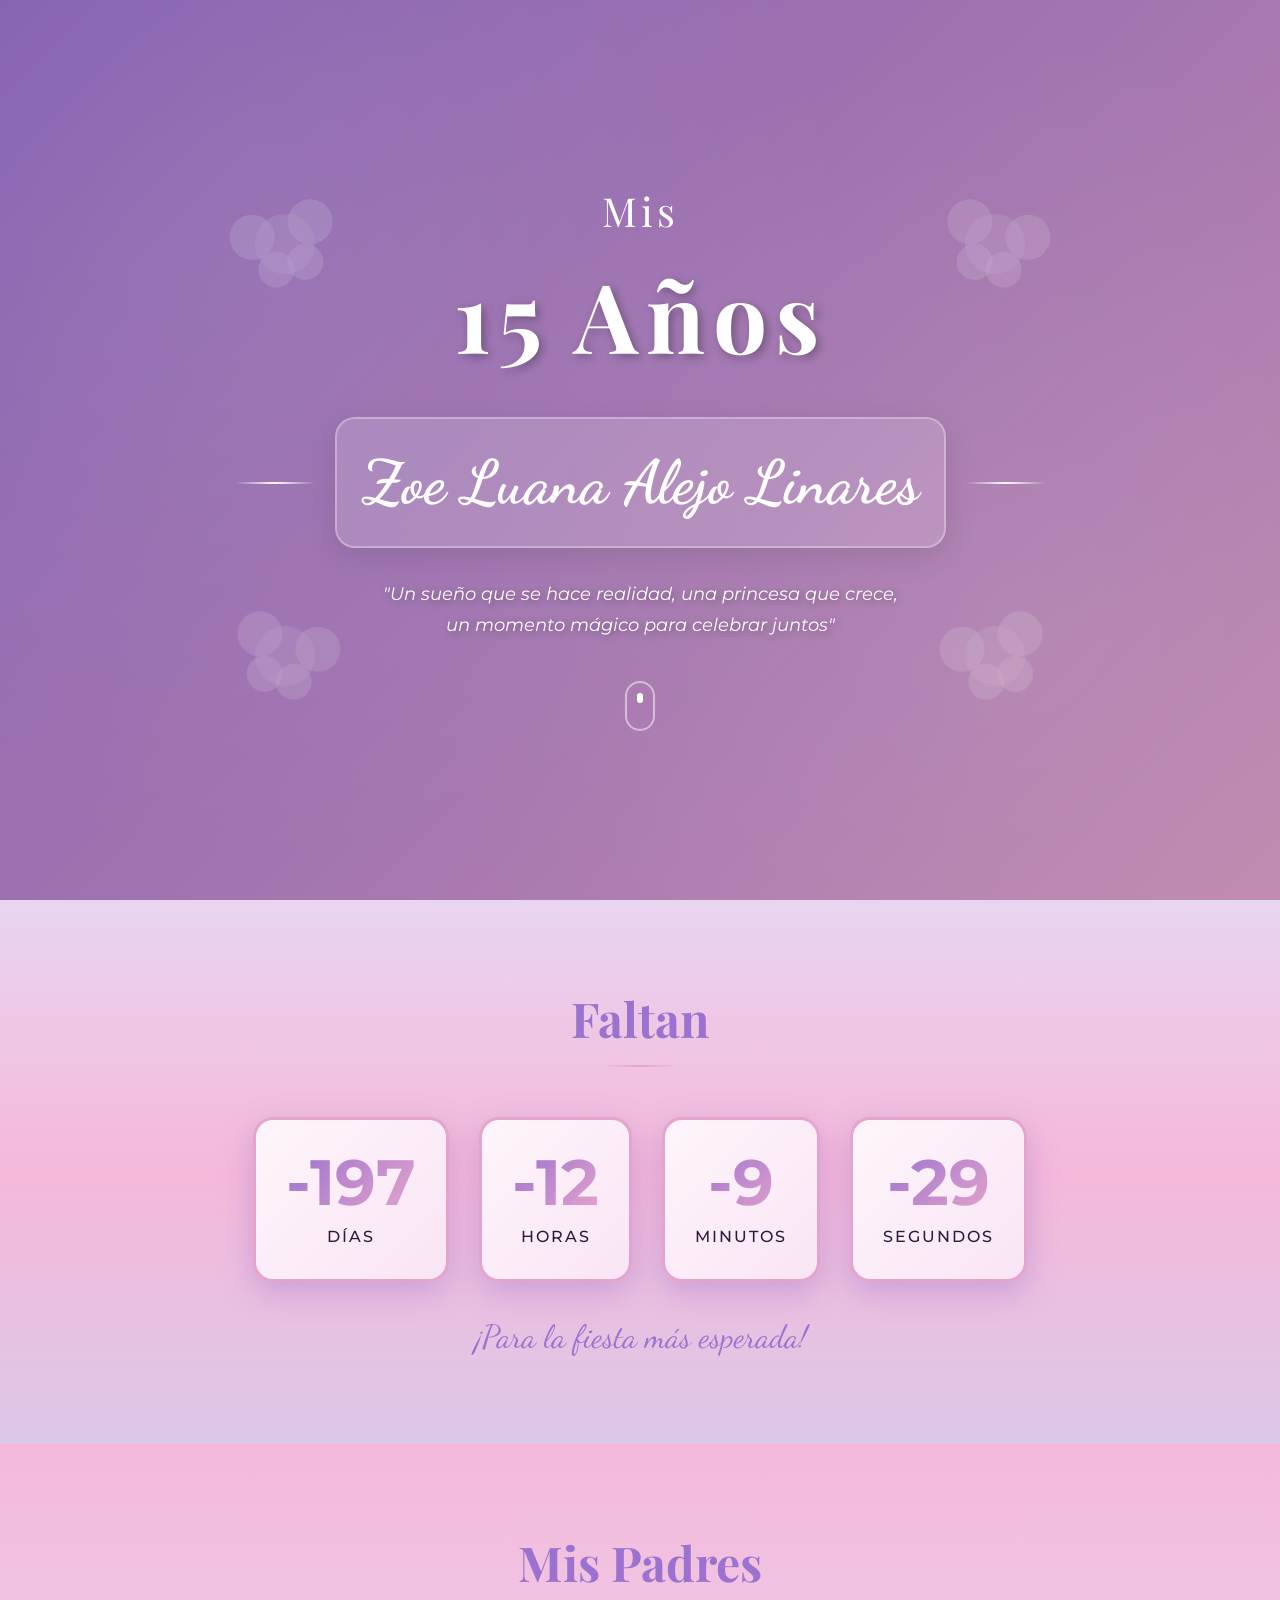
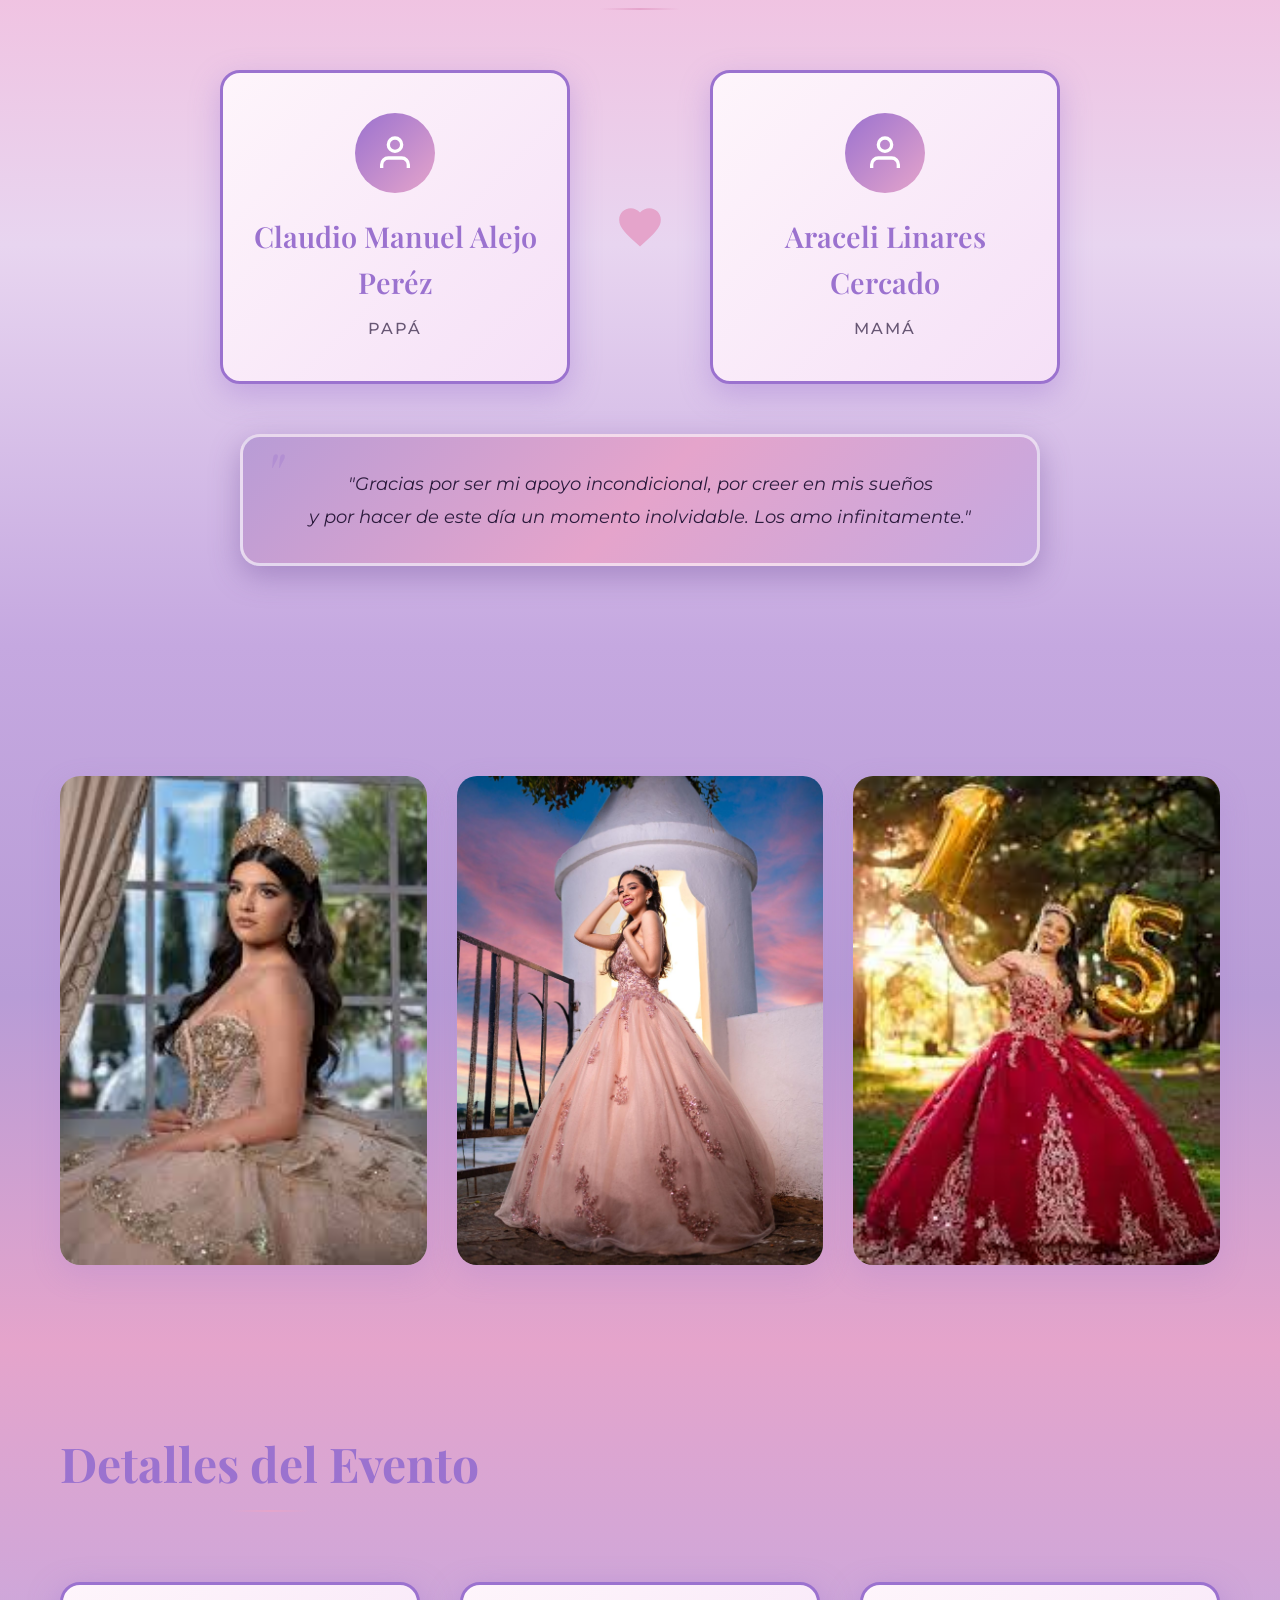
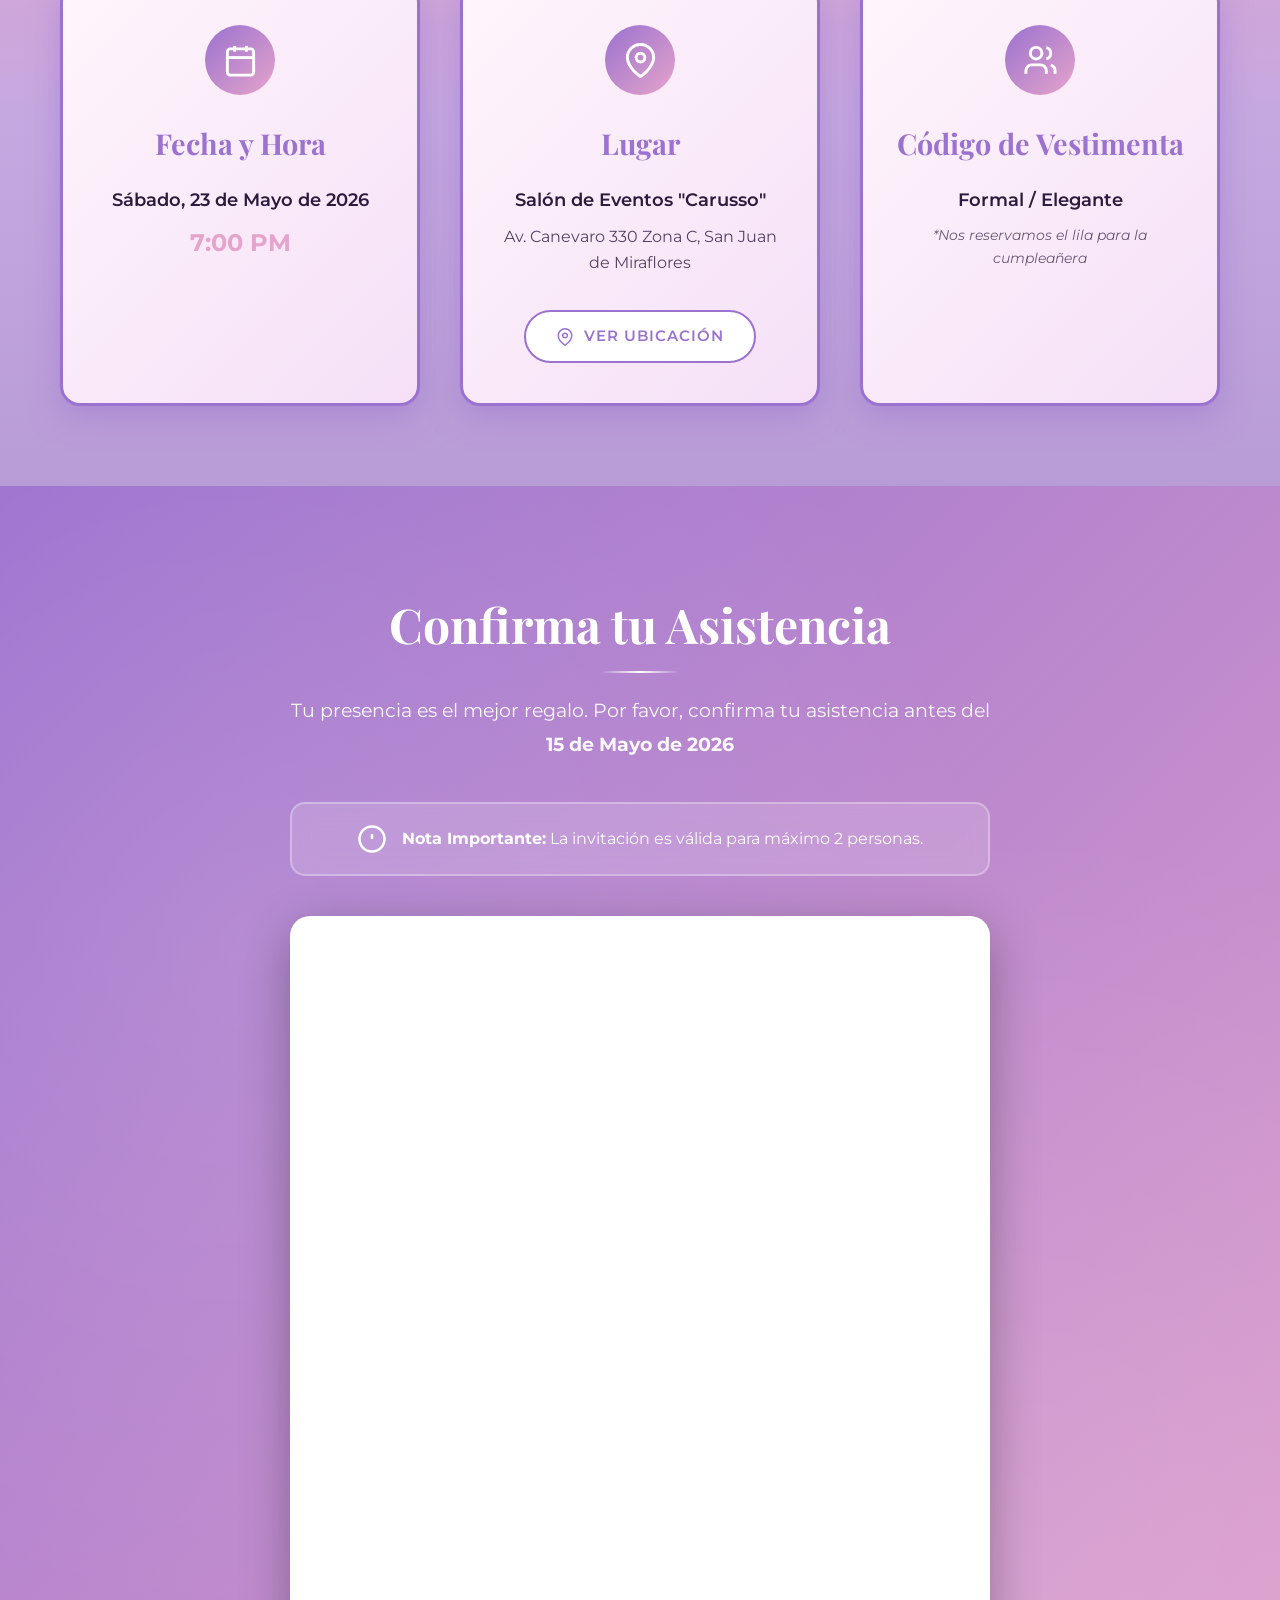
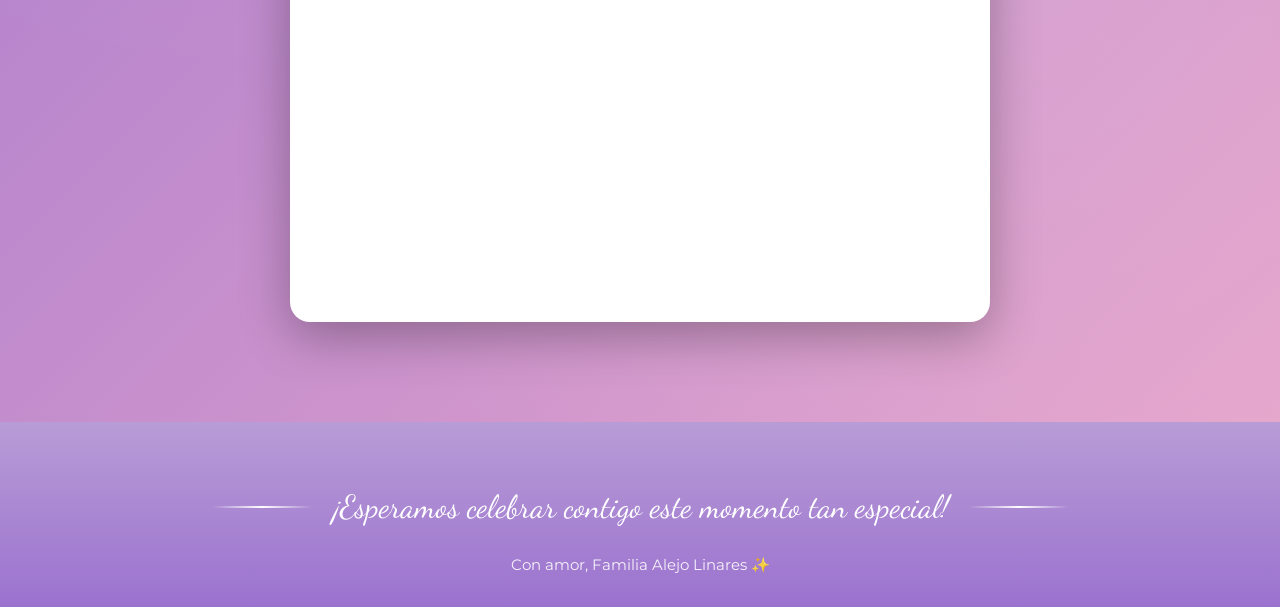
==== index.html @ a6d588ca "Invitación 15 años - Diseño inicial completo" ====
<!DOCTYPE html>
<html lang="es">
<head>
    <meta charset="UTF-8">
    <meta name="viewport" content="width=device-width, initial-scale=1.0">
    <title>Mis 15 Años - Invitación</title>
    <link rel="stylesheet" href="styles.css">
    <link rel="preconnect" href="https://fonts.googleapis.com">
    <link rel="preconnect" href="https://fonts.gstatic.com" crossorigin>
    <link href="https://fonts.googleapis.com/css2?family=Dancing+Script:wght@400;700&family=Montserrat:wght@300;400;500;600;700&family=Playfair+Display:wght@400;700&display=swap" rel="stylesheet">
</head>
<body>
    <!-- Hero Section -->
    <section class="hero" id="inicio">
        <div class="hero-overlay"></div>
        <div class="hero-content">
            <div class="floral-decoration top-left"></div>
            <div class="floral-decoration top-right"></div>
            <div class="hero-text">
                <h2 class="subtitle fade-in">Mis</h2>
                <h1 class="main-title fade-in-delay">15 Años</h1>
                <div class="name-container fade-in-delay-2">
                    <div class="decorative-line"></div>
                    <h3 class="birthday-name">Zoe Luana Alejo Linares</h3>
                    <div class="decorative-line"></div>
                </div>
                <p class="hero-quote fade-in-delay-3">
                    "Un sueño que se hace realidad, una princesa que crece,<br>
                    un momento mágico para celebrar juntos"
                </p>
            </div>
            <div class="floral-decoration bottom-left"></div>
            <div class="floral-decoration bottom-right"></div>
            <div class="scroll-indicator">
                <span></span>
            </div>
        </div>
    </section>

    <!-- Countdown Section -->
    <section class="countdown-section" id="contador">
        <div class="container">
            <h2 class="section-title">Faltan</h2>
            <div class="countdown" id="countdown">
                <div class="countdown-item">
                    <span class="countdown-number" id="days">00</span>
                    <span class="countdown-label">Días</span>
                </div>
                <div class="countdown-item">
                    <span class="countdown-number" id="hours">00</span>
                    <span class="countdown-label">Horas</span>
                </div>
                <div class="countdown-item">
                    <span class="countdown-number" id="minutes">00</span>
                    <span class="countdown-label">Minutos</span>
                </div>
                <div class="countdown-item">
                    <span class="countdown-number" id="seconds">00</span>
                    <span class="countdown-label">Segundos</span>
                </div>
            </div>
            <p class="countdown-message">¡Para la fiesta más esperada!</p>
        </div>
    </section>

    <!-- Parents Section -->
    <section class="parents-section">
        <div class="container">
            <h2 class="section-title">Mis Padres</h2>
            <div class="parents-content">
                <div class="parent-card">
                    <div class="parent-icon">
                        <svg viewBox="0 0 24 24" fill="none" stroke="currentColor" stroke-width="2">
                            <path d="M20 21v-2a4 4 0 0 0-4-4H8a4 4 0 0 0-4 4v2"></path>
                            <circle cx="12" cy="7" r="4"></circle>
                        </svg>
                    </div>
                    <h3 class="parent-name">Claudio Manuel Alejo Peréz</h3>
                    <p class="parent-label">Papá</p>
                </div>
                <div class="parents-divider">
                    <svg viewBox="0 0 24 24" fill="currentColor">
                        <path d="M12 21.35l-1.45-1.32C5.4 15.36 2 12.28 2 8.5 2 5.42 4.42 3 7.5 3c1.74 0 3.41.81 4.5 2.09C13.09 3.81 14.76 3 16.5 3 19.58 3 22 5.42 22 8.5c0 3.78-3.4 6.86-8.55 11.54L12 21.35z"/>
                    </svg>
                </div>
                <div class="parent-card">
                    <div class="parent-icon">
                        <svg viewBox="0 0 24 24" fill="none" stroke="currentColor" stroke-width="2">
                            <path d="M20 21v-2a4 4 0 0 0-4-4H8a4 4 0 0 0-4 4v2"></path>
                            <circle cx="12" cy="7" r="4"></circle>
                        </svg>
                    </div>
                    <h3 class="parent-name">Araceli Linares Cercado</h3>
                    <p class="parent-label">Mamá</p>
                </div>
            </div>
            <p class="parents-quote">
                "Gracias por ser mi apoyo incondicional, por creer en mis sueños<br>
                y por hacer de este día un momento inolvidable. Los amo infinitamente."
            </p>
        </div>
    </section>

    <!-- Photo Gallery -->
    <section class="photo-gallery">
        <div class="container">
            <div class="gallery-grid">
                <div class="photo-card">
                    <img src="images/foto1.jpg" alt="Zoe Luana" class="photo-img">
                </div>
                <div class="photo-card">
                    <img src="images/foto2.jpg" alt="Zoe Luana" class="photo-img">
                </div>
                <div class="photo-card">
                    <img src="images/foto3.jpg" alt="Zoe Luana" class="photo-img">
                </div>
            </div>
        </div>
    </section>

    <!-- Event Details Section -->
    <section class="event-details" id="detalles">
        <div class="container">
            <h2 class="section-title">Detalles del Evento</h2>
            <div class="details-grid">
                <!-- Date & Time -->
                <div class="detail-card">
                    <div class="detail-icon">
                        <svg viewBox="0 0 24 24" fill="none" stroke="currentColor" stroke-width="2">
                            <rect x="3" y="4" width="18" height="18" rx="2" ry="2"></rect>
                            <line x1="16" y1="2" x2="16" y2="6"></line>
                            <line x1="8" y1="2" x2="8" y2="6"></line>
                            <line x1="3" y1="10" x2="21" y2="10"></line>
                        </svg>
                    </div>
                    <h3>Fecha y Hora</h3>
                    <p class="detail-info">Sábado, 23 de Mayo de 2026</p>
                    <p class="detail-time">7:00 PM</p>
                </div>

                <!-- Location -->
                <div class="detail-card">
                    <div class="detail-icon">
                        <svg viewBox="0 0 24 24" fill="none" stroke="currentColor" stroke-width="2">
                            <path d="M21 10c0 7-9 13-9 13s-9-6-9-13a9 9 0 0 1 18 0z"></path>
                            <circle cx="12" cy="10" r="3"></circle>
                        </svg>
                    </div>
                    <h3>Lugar</h3>
                    <p class="detail-info">Salón de Eventos "Carusso"</p>
                    <p class="detail-address">Av. Canevaro 330 Zona C, San Juan de Miraflores</p>
                    <a href="https://www.google.com/maps/place/Recepciones+Carusso/@-12.1662904,-76.9694678,18.75z/data=!4m6!3m5!1s0x9105b8541e04063b:0xa43480377d0eee1f!8m2!3d-12.1665466!4d-76.9689418!16s%2Fg%2F11bxc6ftqn?entry=ttu&g_ep=EgoyMDI2MDEyMS4wIKXMDSoKLDEwMDc5MjA3MUgBUAM%3D" target="_blank" class="btn-secondary">
                        <svg viewBox="0 0 24 24" fill="none" stroke="currentColor" stroke-width="2">
                            <path d="M21 10c0 7-9 13-9 13s-9-6-9-13a9 9 0 0 1 18 0z"></path>
                            <circle cx="12" cy="10" r="3"></circle>
                        </svg>
                        Ver Ubicación
                    </a>
                </div>

                <!-- Dress Code -->
                <div class="detail-card">
                    <div class="detail-icon">
                        <svg viewBox="0 0 24 24" fill="none" stroke="currentColor" stroke-width="2">
                            <path d="M16 21v-2a4 4 0 0 0-4-4H6a4 4 0 0 0-4 4v2"></path>
                            <circle cx="9" cy="7" r="4"></circle>
                            <path d="M22 21v-2a4 4 0 0 0-3-3.87"></path>
                            <path d="M16 3.13a4 4 0 0 1 0 7.75"></path>
                        </svg>
                    </div>
                    <h3>Código de Vestimenta</h3>
                    <p class="detail-info">Formal / Elegante</p>
                    <p class="detail-note">*Nos reservamos el lila para la cumpleañera</p>
                </div>
            </div>
        </div>
    </section>

    <!-- RSVP Section -->
    <section class="rsvp-section" id="confirmacion">
        <div class="container">
            <div class="rsvp-content">
                <h2 class="section-title">Confirma tu Asistencia</h2>
                <p class="rsvp-description">
                    Tu presencia es el mejor regalo. Por favor, confirma tu asistencia 
                    antes del <strong>15 de Mayo de 2026</strong>
                </p>
                
                <div class="rsvp-warning">
                    <svg viewBox="0 0 24 24" fill="none" stroke="currentColor" stroke-width="2">
                        <circle cx="12" cy="12" r="10"></circle>
                        <line x1="12" y1="8" x2="12" y2="12"></line>
                        <line x1="12" y1="16" x2="12.01" y2="16"></line>
                    </svg>
                    <p><strong>Nota Importante:</strong> La invitación es válida para máximo 2 personas.</p>
                </div>

                <!-- Embedded Google Form -->
                <div class="form-container">
                    <iframe src="https://docs.google.com/forms/d/e/1FAIpQLSfX8JyVcoQo_DBezFgRnjNlsVdcyi7wbqnuCx07O2chSOYLpQ/viewform?embedded=true" frameborder="0" marginheight="0" marginwidth="0">Cargando…</iframe>
                </div>
            </div>
        </div>
    </section>

    <!-- Footer -->
    <footer class="footer">
        <div class="container">
            <div class="footer-content">
                <div class="footer-decoration"></div>
                <p class="footer-text">¡Esperamos celebrar contigo este momento tan especial!</p>
                <div class="footer-decoration"></div>
            </div>
            <p class="footer-copyright">Con amor, Familia Alejo Linares ✨</p>
        </div>
    </footer>

    <script src="script.js"></script>
</body>
</html>
---- styles.css ----
/* ===== Variables y Reset ===== */
:root {
    --primary-purple: #9B72CF;
    --primary-pink: #E5A4CB;
    --light-purple: #C5A8E0;
    --light-pink: #F8D5E9;
    --dark-purple: #6B4896;
    --accent-gold: #D4AF37;
    --text-dark: #2C1B3D;
    --text-light: #FFFFFF;
    --bg-light: #FFF5FB;
    --bg-white: #FFFFFF;
    --shadow: rgba(155, 114, 207, 0.2);
}

* {
    margin: 0;
    padding: 0;
    box-sizing: border-box;
}

html {
    scroll-behavior: smooth;
}

body {
    font-family: 'Montserrat', sans-serif;
    color: var(--text-dark);
    background-color: var(--bg-white);
    overflow-x: hidden;
    line-height: 1.6;
}

.container {
    max-width: 1200px;
    margin: 0 auto;
    padding: 0 20px;
    position: relative;
}

/* ===== Hero Section ===== */
.hero {
    position: relative;
    min-height: 100vh;
    display: flex;
    align-items: center;
    justify-content: center;
    background: linear-gradient(135deg, var(--primary-purple) 0%, var(--primary-pink) 100%);
    overflow: hidden;
    z-index: 1;
}

.hero::before {
    content: '';
    position: absolute;
    top: 0;
    left: 0;
    right: 0;
    bottom: 0;
    background-image: 
        radial-gradient(circle at 20% 30%, rgba(255, 255, 255, 0.1) 0%, transparent 50%),
        radial-gradient(circle at 80% 70%, rgba(255, 255, 255, 0.1) 0%, transparent 50%);
    pointer-events: none;
}

.hero-overlay {
    position: absolute;
    top: 0;
    left: 0;
    right: 0;
    bottom: 0;
    background: rgba(43, 27, 61, 0.2);
}

.hero-content {
    position: relative;
    z-index: 2;
    text-align: center;
    padding: 30px 20px 80px;
    width: 100%;
    max-width: 900px;
}

.hero-text {
    color: var(--text-light);
}

.subtitle {
    font-family: 'Playfair Display', serif;
    font-size: clamp(1.8rem, 4.5vw, 2.5rem);
    font-weight: 400;
    margin-bottom: -5px;
    letter-spacing: 4px;
    opacity: 0.95;
}

.main-title {
    font-family: 'Playfair Display', serif;
    font-size: clamp(3.5rem, 9vw, 6rem);
    font-weight: 700;
    margin-bottom: 20px;
    letter-spacing: 8px;
    text-shadow: 3px 3px 10px rgba(0, 0, 0, 0.3);
}

.name-container {
    display: flex;
    align-items: center;
    justify-content: center;
    gap: 20px;
    margin: 25px 0;
}

.decorative-line {
    width: 80px;
    height: 2px;
    background: linear-gradient(90deg, transparent, white, transparent);
}

.birthday-name {
    font-family: 'Dancing Script', cursive;
    font-size: clamp(2rem, 5.5vw, 3.8rem);
    font-weight: 700;
    padding: 15px 25px;
    background: rgba(255, 255, 255, 0.15);
    border-radius: 20px;
    backdrop-filter: blur(10px);
    border: 2px solid rgba(255, 255, 255, 0.3);
    box-shadow: 0 8px 32px rgba(0, 0, 0, 0.1);
}

.hero-quote {
    font-family: 'Montserrat', sans-serif;
    font-size: clamp(0.95rem, 2vw, 1.15rem);
    font-weight: 400;
    line-height: 1.7;
    margin-top: 30px;
    margin-bottom: 30px;
    padding-bottom: 0;
    opacity: 1;
    font-style: italic;
    color: var(--text-light);
    text-shadow: 2px 2px 8px rgba(0, 0, 0, 0.4);
    max-width: 650px;
    margin-left: auto;
    margin-right: auto;
    position: relative;
    z-index: 10;
}

/* Floral Decorations */
.floral-decoration {
    position: absolute;
    width: 150px;
    height: 150px;
    opacity: 0.3;
    background-image: url('data:image/svg+xml,<svg xmlns="http://www.w3.org/2000/svg" viewBox="0 0 100 100"><circle cx="50" cy="50" r="20" fill="white" opacity="0.3"/><circle cx="30" cy="40" r="15" fill="white" opacity="0.4"/><circle cx="70" cy="40" r="15" fill="white" opacity="0.4"/><circle cx="40" cy="65" r="12" fill="white" opacity="0.4"/><circle cx="60" cy="65" r="12" fill="white" opacity="0.4"/></svg>');
    background-size: contain;
    background-repeat: no-repeat;
}

.top-left {
    top: 20px;
    left: 20px;
    transform: rotate(-15deg);
}

.top-right {
    top: 20px;
    right: 20px;
    transform: rotate(15deg) scaleX(-1);
}

.bottom-left {
    bottom: 20px;
    left: 20px;
    transform: rotate(15deg);
}

.bottom-right {
    bottom: 20px;
    right: 20px;
    transform: rotate(-15deg) scaleX(-1);
}

/* Scroll Indicator */
.scroll-indicator {
    position: absolute;
    bottom: 20px;
    left: 50%;
    transform: translateX(-50%);
    width: 30px;
    height: 50px;
    border: 2px solid rgba(255, 255, 255, 0.5);
    border-radius: 25px;
    display: flex;
    justify-content: center;
    padding-top: 10px;
    z-index: 5;
}

.scroll-indicator span {
    width: 6px;
    height: 10px;
    background: white;
    border-radius: 3px;
    animation: scroll 2s infinite;
}

@keyframes scroll {
    0% {
        transform: translateY(0);
        opacity: 1;
    }
    100% {
        transform: translateY(20px);
        opacity: 0;
    }
}

/* Fade In Animations */
.fade-in {
    animation: fadeIn 1s ease-out forwards;
}

.fade-in-delay {
    animation: fadeIn 1s ease-out 0.3s forwards;
    opacity: 0;
}

.fade-in-delay-2 {
    animation: fadeIn 1s ease-out 0.6s forwards;
    opacity: 0;
}

.fade-in-delay-3 {
    animation: fadeIn 1s ease-out 0.9s forwards;
    opacity: 0;
}

@keyframes fadeIn {
    from {
        opacity: 0;
        transform: translateY(20px);
    }
    to {
        opacity: 1;
        transform: translateY(0);
    }
}

/* ===== Countdown Section ===== */
.countdown-section {
    padding: 80px 20px 80px;
    background: linear-gradient(180deg, #e8d5f0 0%, #f5b8d9 50%, #dcc8e8 100%);
    text-align: center;
    position: relative;
    z-index: 2;
    overflow: hidden;
}

.countdown-section::before,
.countdown-section::after {
    content: '';
    position: absolute;
    width: 200px;
    height: 200px;
    background-image: url('https://cdn-icons-png.freepik.com/256/14259/14259816.png?semt=ais_white_label');
    background-size: contain;
    background-repeat: no-repeat;
    opacity: 0.6;
}

.countdown-section::before {
    top: 20px;
    left: -50px;
    transform: rotate(-15deg);
}

.countdown-section::after {
    bottom: 20px;
    right: -50px;
    transform: rotate(15deg) scaleX(-1);
}

/* Más decoraciones para countdown */
.countdown-section .container::before,
.countdown-section .container::after {
    content: '';
    position: absolute;
    width: 150px;
    height: 150px;
    background-image: url('https://cdn-icons-png.freepik.com/256/14259/14259816.png?semt=ais_white_label');
    background-size: contain;
    background-repeat: no-repeat;
    opacity: 0.4;
    z-index: 0;
}

.countdown-section .container::before {
    top: 50%;
    right: -30px;
    transform: translateY(-50%) rotate(20deg);
}

.countdown-section .container::after {
    top: 50%;
    left: -30px;
    transform: translateY(-50%) rotate(-20deg) scaleX(-1);
}

.section-title {
    font-family: 'Playfair Display', serif;
    font-size: clamp(2rem, 4vw, 3rem);
    color: var(--primary-purple);
    margin-bottom: 20px;
    position: relative;
    display: inline-block;
}

.section-title::after {
    content: '';
    position: absolute;
    bottom: -10px;
    left: 50%;
    transform: translateX(-50%);
    width: 80px;
    height: 2px;
    background: linear-gradient(90deg, transparent, var(--primary-pink), transparent);
}

.countdown {
    display: flex;
    justify-content: center;
    gap: 30px;
    flex-wrap: wrap;
    margin: 40px 0 30px;
}

.countdown-item {
    background: linear-gradient(135deg, #fef5fb 0%, #f9e5f5 100%);
    padding: 30px;
    border-radius: 20px;
    min-width: 140px;
    box-shadow: 0 10px 30px rgba(155, 114, 207, 0.4);
    transition: transform 0.3s ease, box-shadow 0.3s ease;
    border: 3px solid #e5a4cb;
}

.countdown-item:hover {
    transform: translateY(-10px);
    box-shadow: 0 15px 40px var(--shadow);
}

.countdown-number {
    display: block;
    font-size: clamp(3rem, 5vw, 4.5rem);
    font-weight: 700;
    background: linear-gradient(135deg, var(--primary-purple), var(--primary-pink));
    -webkit-background-clip: text;
    -webkit-text-fill-color: transparent;
    background-clip: text;
    line-height: 1;
}

.countdown-label {
    display: block;
    font-size: 1rem;
    color: var(--text-dark);
    margin-top: 10px;
    text-transform: uppercase;
    letter-spacing: 2px;
    font-weight: 500;
}

.countdown-message {
    font-family: 'Dancing Script', cursive;
    font-size: clamp(1.5rem, 3vw, 2rem);
    color: var(--primary-purple);
    margin-top: 30px;
}

/* ===== Parents Section ===== */
.parents-section {
    padding: 80px 20px;
    background: linear-gradient(180deg, #f5b8d9 0%, #e8d5f0 50%, #c5a8e0 100%);
    text-align: center;
    position: relative;
    overflow: hidden;
}

.parents-section::before,
.parents-section::after {
    content: '';
    position: absolute;
    width: 250px;
    height: 250px;
    background-image: url('https://cdn-icons-png.freepik.com/256/14259/14259816.png?semt=ais_white_label');
    background-size: contain;
    background-repeat: no-repeat;
    opacity: 0.5;
}

.parents-section::before {
    top: 50%;
    left: -70px;
    transform: translateY(-50%) rotate(-20deg);
}

.parents-section::after {
    top: 50%;
    right: -70px;
    transform: translateY(-50%) rotate(20deg) scaleX(-1);
}

/* Más decoraciones para padres */
.parents-section .container::before,
.parents-section .container::after {
    content: '';
    position: absolute;
    width: 180px;
    height: 180px;
    background-image: url('https://cdn-icons-png.freepik.com/256/14259/14259816.png?semt=ais_white_label');
    background-size: contain;
    background-repeat: no-repeat;
    opacity: 0.35;
    z-index: 0;
}

.parents-section .container::before {
    top: 10%;
    left: -40px;
    transform: rotate(-25deg);
}

.parents-section .container::after {
    bottom: 10%;
    right: -40px;
    transform: rotate(25deg) scaleX(-1);
}

.parents-content {
    display: flex;
    justify-content: center;
    align-items: center;
    gap: 40px;
    flex-wrap: wrap;
    margin: 50px 0 40px;
    max-width: 900px;
    margin-left: auto;
    margin-right: auto;
}

.parent-card {
    background: linear-gradient(135deg, #fef5fb 0%, #f5e0f7 100%);
    padding: 40px 30px;
    border-radius: 20px;
    box-shadow: 0 10px 30px rgba(155, 114, 207, 0.4);
    transition: transform 0.3s ease, box-shadow 0.3s ease;
    border: 3px solid #9B72CF;
    min-width: 280px;
    flex: 1;
    max-width: 350px;
}

.parent-card:hover {
    transform: translateY(-10px);
    box-shadow: 0 15px 40px var(--shadow);
}

.parent-icon {
    width: 80px;
    height: 80px;
    margin: 0 auto 20px;
    background: linear-gradient(135deg, var(--primary-purple), var(--primary-pink));
    border-radius: 50%;
    display: flex;
    align-items: center;
    justify-content: center;
}

.parent-icon svg {
    width: 40px;
    height: 40px;
    color: white;
}

.parent-name {
    font-family: 'Playfair Display', serif;
    font-size: 1.8rem;
    color: var(--primary-purple);
    margin-bottom: 10px;
    font-weight: 600;
}

.parent-label {
    font-size: 1rem;
    color: var(--text-dark);
    text-transform: uppercase;
    letter-spacing: 2px;
    opacity: 0.7;
    font-weight: 500;
}

.parents-divider {
    width: 60px;
    height: 60px;
    display: flex;
    align-items: center;
    justify-content: center;
    color: var(--primary-pink);
    flex-shrink: 0;
}

.parents-divider svg {
    width: 50px;
    height: 50px;
}

.parents-quote {
    font-family: 'Montserrat', sans-serif;
    font-size: clamp(1rem, 2vw, 1.15rem);
    font-style: italic;
    color: var(--text-dark);
    line-height: 1.8;
    margin-top: 50px;
    padding: 30px 40px;
    background: linear-gradient(135deg, #b89cd6 0%, #e5a4cb 50%, #c5a8e0 100%);
    border-radius: 20px;
    max-width: 800px;
    margin-left: auto;
    margin-right: auto;
    position: relative;
    box-shadow: 0 10px 30px rgba(107, 72, 150, 0.4);
    border: 3px solid rgba(255, 255, 255, 0.6);
}

.parents-quote::before {
    content: '"';
    font-family: 'Playfair Display', serif;
    font-size: 4rem;
    position: absolute;
    top: -20px;
    left: 20px;
    color: var(--primary-purple);
    opacity: 0.3;
}

/* ===== Photo Gallery ===== */
.photo-gallery {
    padding: 80px 20px;
    background: linear-gradient(180deg, #c5a8e0 0%, #b89cd6 50%, #e5a4cb 100%);
    position: relative;
    overflow: hidden;
}

.photo-gallery::before,
.photo-gallery::after {
    content: '';
    position: absolute;
    width: 220px;
    height: 220px;
    background-image: url('https://cdn-icons-png.freepik.com/256/14259/14259816.png?semt=ais_white_label');
    background-size: contain;
    background-repeat: no-repeat;
    opacity: 0.4;
}

.photo-gallery::before {
    top: 10%;
    left: -60px;
    transform: rotate(-25deg);
}

.photo-gallery::after {
    bottom: 10%;
    right: -60px;
    transform: rotate(25deg) scaleX(-1);
}

/* Más decoraciones para galería */
.photo-gallery .container::before,
.photo-gallery .container::after {
    content: '';
    position: absolute;
    width: 160px;
    height: 160px;
    background-image: url('https://cdn-icons-png.freepik.com/256/14259/14259816.png?semt=ais_white_label');
    background-size: contain;
    background-repeat: no-repeat;
    opacity: 0.3;
    z-index: 0;
}

.photo-gallery .container::before {
    top: 50%;
    left: -35px;
    transform: translateY(-50%) rotate(-30deg);
}

.photo-gallery .container::after {
    top: 50%;
    right: -35px;
    transform: translateY(-50%) rotate(30deg) scaleX(-1);
}

.gallery-grid {
    display: grid;
    grid-template-columns: repeat(auto-fit, minmax(280px, 1fr));
    gap: 30px;
    margin-top: 50px;
}

.photo-card {
    position: relative;
    border-radius: 20px;
    overflow: hidden;
    box-shadow: 0 10px 30px var(--shadow);
    transition: transform 0.3s ease;
    aspect-ratio: 3/4;
    background: linear-gradient(135deg, var(--light-purple), var(--light-pink));
}

.photo-card:hover {
    transform: scale(1.05);
}

.photo-img {
    width: 100%;
    height: 100%;
    object-fit: cover;
    display: block;
}

.photo-placeholder {
    width: 100%;
    padding-top: 120%;
    background: linear-gradient(135deg, var(--light-purple), var(--light-pink));
    display: flex;
    align-items: center;
    justify-content: center;
    position: relative;
}

.photo-placeholder p {
    position: absolute;
    top: 50%;
    left: 50%;
    transform: translate(-50%, -50%);
    font-family: 'Dancing Script', cursive;
    font-size: 2rem;
    color: white;
    text-shadow: 2px 2px 4px rgba(0, 0, 0, 0.3);
}

/* ===== Event Details Section ===== */
.event-details {
    padding: 80px 20px;
    background: linear-gradient(180deg, #e5a4cb 0%, #c5a8e0 50%, #b89cd6 100%);
    position: relative;
    overflow: hidden;
}

.event-details::before,
.event-details::after {
    content: '';
    position: absolute;
    width: 280px;
    height: 280px;
    background-image: url('https://cdn-icons-png.freepik.com/256/14259/14259816.png?semt=ais_white_label');
    background-size: contain;
    background-repeat: no-repeat;
    opacity: 0.5;
}

.event-details::before {
    top: 30%;
    left: -80px;
    transform: translateY(-50%) rotate(-30deg);
}

.event-details::after {
    bottom: 20%;
    right: -80px;
    transform: rotate(30deg) scaleX(-1);
}

/* Más decoraciones para detalles */
.event-details .container::before,
.event-details .container::after {
    content: '';
    position: absolute;
    width: 200px;
    height: 200px;
    background-image: url('https://cdn-icons-png.freepik.com/256/14259/14259816.png?semt=ais_white_label');
    background-size: contain;
    background-repeat: no-repeat;
    opacity: 0.35;
    z-index: 0;
}

.event-details .container::before {
    bottom: 15%;
    left: -50px;
    transform: rotate(-35deg);
}

.event-details .container::after {
    top: 15%;
    right: -50px;
    transform: rotate(35deg) scaleX(-1);
}

.details-grid {
    display: grid;
    grid-template-columns: repeat(auto-fit, minmax(300px, 1fr));
    gap: 40px;
    margin-top: 60px;
}

.detail-card {
    background: linear-gradient(135deg, #fef5fb 0%, #f5e0f7 100%);
    padding: 40px 30px;
    border-radius: 20px;
    text-align: center;
    box-shadow: 0 10px 30px rgba(155, 114, 207, 0.5);
    transition: transform 0.3s ease, box-shadow 0.3s ease;
    border: 3px solid #9B72CF;
}

.detail-card:hover {
    transform: translateY(-10px);
    box-shadow: 0 15px 40px var(--shadow);
}

.detail-icon {
    width: 70px;
    height: 70px;
    margin: 0 auto 25px;
    background: linear-gradient(135deg, var(--primary-purple), var(--primary-pink));
    border-radius: 50%;
    display: flex;
    align-items: center;
    justify-content: center;
}

.detail-icon svg {
    width: 35px;
    height: 35px;
    color: white;
}

.detail-card h3 {
    font-family: 'Playfair Display', serif;
    font-size: 1.8rem;
    color: var(--primary-purple);
    margin-bottom: 20px;
}

.detail-info {
    font-size: 1.1rem;
    font-weight: 600;
    color: var(--text-dark);
    margin-bottom: 10px;
}

.detail-time {
    font-size: 1.5rem;
    font-weight: 700;
    color: var(--primary-pink);
    margin-top: 10px;
}

.detail-address {
    font-size: 1rem;
    color: var(--text-dark);
    opacity: 0.8;
    margin-bottom: 20px;
}

.detail-note {
    font-size: 0.9rem;
    color: var(--text-dark);
    font-style: italic;
    opacity: 0.7;
    margin-top: 10px;
}

/* ===== Buttons ===== */
.btn-primary,
.btn-secondary {
    display: inline-flex;
    align-items: center;
    justify-content: center;
    gap: 10px;
    padding: 18px 40px;
    border-radius: 50px;
    font-weight: 600;
    text-decoration: none;
    text-transform: uppercase;
    letter-spacing: 1px;
    transition: all 0.3s ease;
    font-size: 1rem;
    cursor: pointer;
    border: none;
}

.btn-primary {
    background: linear-gradient(135deg, var(--primary-purple), var(--primary-pink));
    color: white;
    box-shadow: 0 10px 30px var(--shadow);
}

.btn-primary:hover {
    transform: translateY(-3px);
    box-shadow: 0 15px 40px var(--shadow);
}

.btn-primary svg {
    width: 20px;
    height: 20px;
}

.btn-secondary {
    background: white;
    color: var(--primary-purple);
    border: 2px solid var(--primary-purple);
    margin-top: 15px;
    padding: 12px 30px;
    font-size: 0.95rem;
}

.btn-secondary:hover {
    background: var(--primary-purple);
    color: white;
    transform: translateY(-2px);
}

.btn-secondary svg {
    width: 18px;
    height: 18px;
}

/* ===== RSVP Section ===== */
.rsvp-section {
    padding: 100px 20px;
    background: linear-gradient(135deg, var(--primary-purple) 0%, var(--primary-pink) 100%);
    text-align: center;
    color: white;
    position: relative;
    overflow: hidden;
}

.rsvp-section::before {
    content: '';
    position: absolute;
    top: 0;
    left: 0;
    right: 0;
    bottom: 0;
    background-image: 
        radial-gradient(circle at 20% 30%, rgba(255, 255, 255, 0.1) 0%, transparent 50%),
        radial-gradient(circle at 80% 70%, rgba(255, 255, 255, 0.1) 0%, transparent 50%);
    pointer-events: none;
}

.rsvp-content {
    position: relative;
    z-index: 1;
    max-width: 700px;
    margin: 0 auto;
}

.rsvp-section .section-title {
    color: white;
    margin-bottom: 30px;
}

.rsvp-section .section-title::after {
    background: linear-gradient(90deg, transparent, white, transparent);
}

.rsvp-description {
    font-size: 1.2rem;
    line-height: 1.8;
    margin-bottom: 40px;
    opacity: 0.95;
}

.rsvp-section .btn-primary {
    background: white;
    color: var(--primary-purple);
    font-size: 1.1rem;
    padding: 20px 50px;
    margin: 30px 0;
}

.rsvp-section .btn-primary:hover {
    background: var(--bg-light);
}

.rsvp-warning {
    display: flex;
    align-items: center;
    justify-content: center;
    gap: 15px;
    background: rgba(255, 255, 255, 0.15);
    padding: 20px 30px;
    border-radius: 15px;
    margin-top: 40px;
    border: 2px solid rgba(255, 255, 255, 0.3);
    backdrop-filter: blur(10px);
}

.rsvp-warning svg {
    width: 30px;
    height: 30px;
    flex-shrink: 0;
}

.rsvp-warning p {
    margin: 0;
    font-size: 1rem;
    text-align: left;
}

/* ===== Google Form Container ===== */
.form-container {
    margin-top: 40px;
    width: 100%;
    max-width: 700px;
    margin-left: auto;
    margin-right: auto;
    background: white;
    border-radius: 20px;
    overflow: hidden;
    box-shadow: 0 15px 50px rgba(0, 0, 0, 0.3);
    border: 3px solid rgba(255, 255, 255, 0.5);
}

.form-container iframe {
    width: 100%;
    height: 1000px;
    border: none;
    display: block;
}

/* ===== Footer ===== */
.footer {
    padding: 60px 20px 30px;
    background: linear-gradient(180deg, #b89cd6 0%, #9B72CF 100%);
    text-align: center;
}

.footer-content {
    display: flex;
    align-items: center;
    justify-content: center;
    gap: 20px;
    margin-bottom: 20px;
}

.footer-decoration {
    width: 100px;
    height: 2px;
    background: linear-gradient(90deg, transparent, white, transparent);
}

.footer-text {
    font-family: 'Dancing Script', cursive;
    font-size: clamp(1.5rem, 3vw, 2rem);
    color: white;
}

.footer-copyright {
    font-size: 0.95rem;
    color: white;
    opacity: 0.9;
    margin-top: 20px;
}

/* ===== Responsive Design ===== */
@media (max-width: 768px) {
    .hero-content {
        padding: 20px 15px 60px;
    }
    
    .subtitle {
        font-size: 1.5rem;
        margin-bottom: 0;
    }
    
    .main-title {
        font-size: 3rem;
        margin-bottom: 15px;
        letter-spacing: 4px;
    }
    
    .birthday-name {
        font-size: 1.8rem;
        padding: 12px 20px;
    }
    
    .hero-quote {
        font-size: 0.9rem;
        margin-top: 20px;
        margin-bottom: 20px;
    }
    
    .countdown-section {
        padding: 50px 15px;
    }
    
    .section-title {
        font-size: 2rem;
        margin-bottom: 15px;
    }
    
    .countdown {
        gap: 15px;
        margin: 30px 0 15px;
        margin: 30px 0 20px;
    }
    
    .countdown-item {
        min-width: 100px;
        padding: 15px 10px;
    }
    
    .countdown-number {
        font-size: 2.5rem;
    }
    
    .countdown-label {
        font-size: 0.85rem;
        margin-top: 5px;
        letter-spacing: 1px;
    }
    
    .countdown-message {
        font-size: 1.3rem;
        margin-top: 20px;
    }
    
    .parents-section,
    .photo-gallery,
    .event-details {
        padding: 50px 15px;
    }
    
    .parents-section,
    .photo-gallery,
    .event-details {
        padding: 50px 15px;
    }
    
    .parent-card,
    .detail-card {
        padding: 30px 20px;
    }
    
    .parent-icon,
    .detail-icon {
        width: 60px;
        height: 60px;
        margin-bottom: 15px;
    }
    
    .parent-icon svg,
    .detail-icon svg {
        width: 30px;
        height: 30px;
    }
    
    .parent-name {
        font-size: 1.4rem;
    }
    
    .parents-quote {
        padding: 20px 20px;
        margin-top: 30px;
        font-size: 0.95rem;
    }
    
    .parents-quote::before {
        font-size: 3rem;
        top: -15px;
        left: 15px;
    }
    
    .name-container {
        flex-direction: column;
        gap: 15px;
    }
    
    .decorative-line {
        width: 60px;
        transform: rotate(90deg);
    }
    
    .gallery-grid {
        grid-template-columns: 1fr;
    }
    
    .rsvp-section {
        padding: 60px 15px;
    }
    
    .rsvp-description {
        font-size: 1rem;
    }
    
    .rsvp-warning {
        padding: 15px 20px;
        margin-top: 30px;
    }
    
    .rsvp-warning svg {
        width: 24px;
        height: 24px;
    }
    
    .rsvp-warning p {
        font-size: 0.9rem;
    }
    
    .rsvp-warning p {
        font-size: 0.9rem;
    }
    
    .btn-primary,
    .btn-secondary {
        padding: 14px 28px;
        font-size: 0.85rem;
    }
    
    .btn-primary,
    .btn-secondary {
        padding: 14px 28px;
        font-size: 0.85rem;
    }
    
    .parents-content {
        flex-direction: column;
        gap: 25px;
    }
    
    .parents-content {
        flex-direction: column;
        gap: 25px;
    }
    
    .parents-divider {
        width: 50px;
        height: 50px;
    }
    
    .parents-divider svg {
        width: 40px;
        height: 40px;
    }
    
    .parents-divider svg {
        width: 40px;
        height: 40px;
    }
    
    .rsvp-warning {
        flex-direction: column;
        text-align: center;
    }
    
    .rsvp-warning p {
        text-align: center;
    }
    
    .form-container {
        border-radius: 15px;
        border: 2px solid rgba(255, 255, 255, 0.5);
        margin-top: 30px;
    }
    
    .form-container iframe {
        height: 1100px;
    }
    
    .footer {
        padding: 40px 15px 20px;
    }
    
    .footer-text {
        font-size: 1.3rem;
    }
    
    .footer-copyright {
        font-size: 0.85rem;
    }
    
    .footer-content {
        flex-direction: column;
    }
    
    .footer-decoration {
        transform: rotate(90deg);
        width: 50px;
    }
    
    /* Ajustar tamaño de flores decorativas en móvil */
    .countdown-section::before,
    .countdown-section::after {
        width: 120px;
        height: 120px;
        opacity: 0.4;
    }
    
    .countdown-section::before {
        left: -40px;
    }
    
    .countdown-section::after {
        right: -40px;
    }
    
    .parents-section::before,
    .parents-section::after {
        width: 140px;
        height: 140px;
        opacity: 0.3;
    }
    
    .parents-section::before {
        left: -50px;
    }
    
    .parents-section::after {
        right: -50px;
    }
    
    .photo-gallery::before,
    .photo-gallery::after {
        width: 130px;
        height: 130px;
        opacity: 0.3;
    }
    
    .photo-gallery::before {
        left: -45px;
    }
    
    .photo-gallery::after {
        right: -45px;
    }
    
    .event-details::before,
    .event-details::after {
        width: 150px;
        height: 150px;
        opacity: 0.3;
    }
    
    .event-details::before {
        left: -55px;
    }
    
    .event-details::after {
        right: -55px;
    }
    
    /* Decoraciones adicionales más pequeñas */
    .countdown-section .container::before,
    .countdown-section .container::after {
        width: 90px;
        height: 90px;
        opacity: 0.3;
    }
    
    .countdown-section .container::before {
        right: -20px;
    }
    
    .countdown-section .container::after {
        left: -20px;
    }
    
    .parents-section .container::before,
    .parents-section .container::after {
        width: 100px;
        height: 100px;
        opacity: 0.25;
    }
    
    .parents-section .container::before {
        left: -25px;
    }
    
    .parents-section .container::after {
        right: -25px;
    }
    
    .photo-gallery .container::before,
    .photo-gallery .container::after {
        width: 95px;
        height: 95px;
        opacity: 0.25;
    }
    
    .photo-gallery .container::before {
        left: -20px;
    }
    
    .photo-gallery .container::after {
        right: -20px;
    }
    
    .event-details .container::before,
    .event-details .container::after {
        width: 110px;
        height: 110px;
        opacity: 0.25;
    }
    
    .event-details .container::before {
        left: -30px;
    }
    
    .event-details .container::after {
        right: -30px;
    }
}

@media (max-width: 480px) {
    .hero-content {
        padding: 15px 10px 50px;
    }
    
    .subtitle {
        font-size: 1.3rem;
    }
    
    .main-title {
        font-size: 2.5rem;
        letter-spacing: 3px;
    }
    
    .birthday-name {
        font-size: 1.5rem;
        padding: 10px 15px;
    }
    
    .hero-quote {
        font-size: 0.85rem;
    }
    
    .countdown-item {
        min-width: 85px;
        padding: 12px 8px;
    }
    
    .countdown-number {
        font-size: 2rem;
    }
    
    .countdown-label {
        font-size: 0.75rem;
    }
    
    .section-title {
        font-size: 1.8rem;
    }
    
    .parent-card,
    .detail-card {
        padding: 25px 15px;
    }
    
    .parent-name,
    .detail-card h3 {
        font-size: 1.3rem;
    }
    
    .parents-quote {
        padding: 15px;
        font-size: 0.9rem;
    }
    
    .btn-primary,
    .btn-secondary {
        padding: 12px 24px;
        font-size: 0.8rem;
    }
    
    .floral-decoration {
        width: 80px;
        height: 80px;
    }
    
    /* Flores decorativas aún más pequeñas */
    .countdown-section::before,
    .countdown-section::after {
        width: 100px;
        height: 100px;
        opacity: 0.3;
    }
    
    .countdown-section::before {
        left: -35px;
    }
    
    .countdown-section::after {
        right: -35px;
    }
    
    .parents-section::before,
    .parents-section::after {
        width: 110px;
        height: 110px;
        opacity: 0.25;
    }
    
    .parents-section::before {
        left: -40px;
    }
    
    .parents-section::after {
        right: -40px;
    }
    
    .photo-gallery::before,
    .photo-gallery::after {
        width: 100px;
        height: 100px;
        opacity: 0.25;
    }
    
    .event-details::before,
    .event-details::after {
        width: 120px;
        height: 120px;
        opacity: 0.25;
    }
    
    /* Decoraciones adicionales en móvil pequeño */
    .countdown-section .container::before,
    .countdown-section .container::after {
        width: 70px;
        height: 70px;
        opacity: 0.25;
    }
    
    .parents-section .container::before,
    .parents-section .container::after {
        width: 80px;
        height: 80px;
        opacity: 0.2;
    }
    
    .photo-gallery .container::before,
    .photo-gallery .container::after {
        width: 75px;
        height: 75px;
        opacity: 0.2;
    }
    
    .event-details .container::before,
    .event-details .container::after {
        width: 85px;
        height: 85px;
        opacity: 0.2;
    }
}

/* ===== Scroll Animations ===== */
@media (prefers-reduced-motion: no-preference) {
    .detail-card,
    .photo-card,
    .countdown-item {
        opacity: 0;
        animation: fadeInUp 0.6s ease-out forwards;
    }
    
    .detail-card:nth-child(1) {
        animation-delay: 0.1s;
    }
    
    .detail-card:nth-child(2) {
        animation-delay: 0.2s;
    }
    
    .detail-card:nth-child(3) {
        animation-delay: 0.3s;
    }
    
    @keyframes fadeInUp {
        from {
            opacity: 0;
            transform: translateY(30px);
        }
        to {
            opacity: 1;
            transform: translateY(0);
        }
    }
}
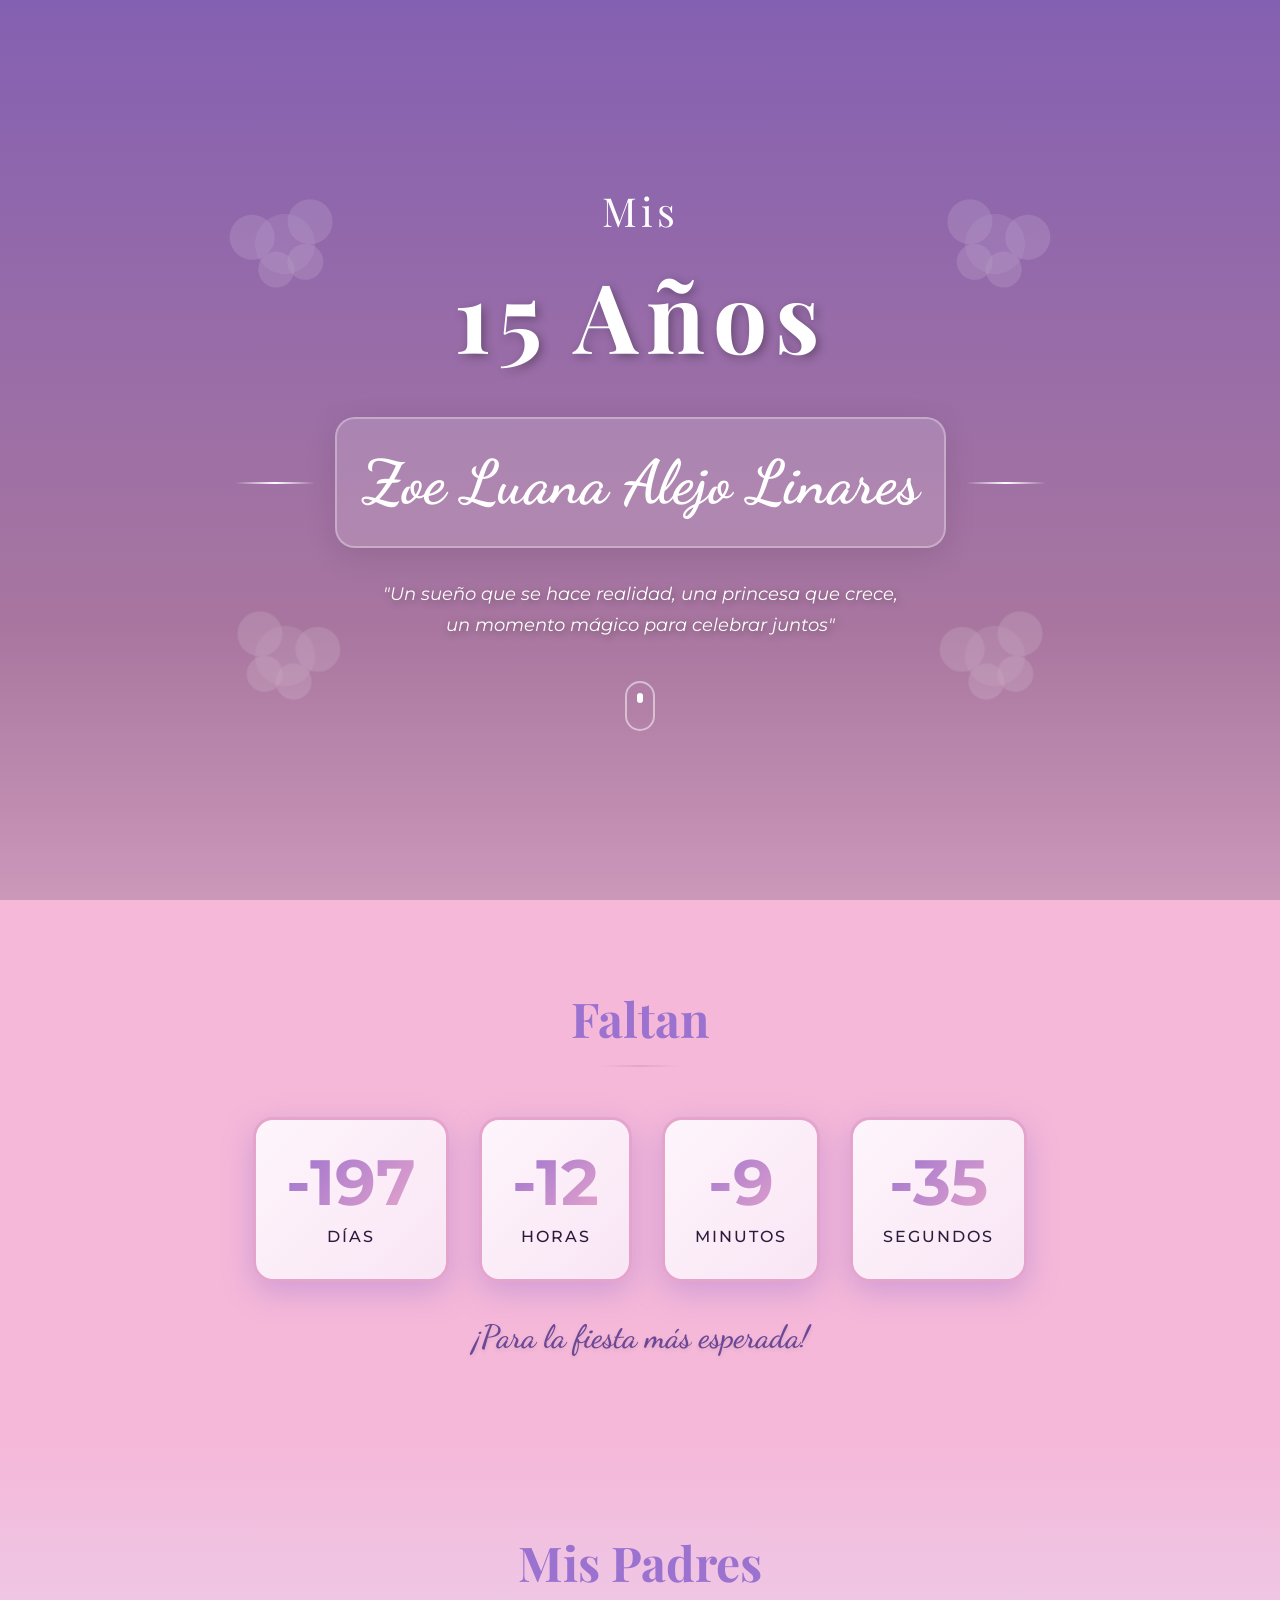
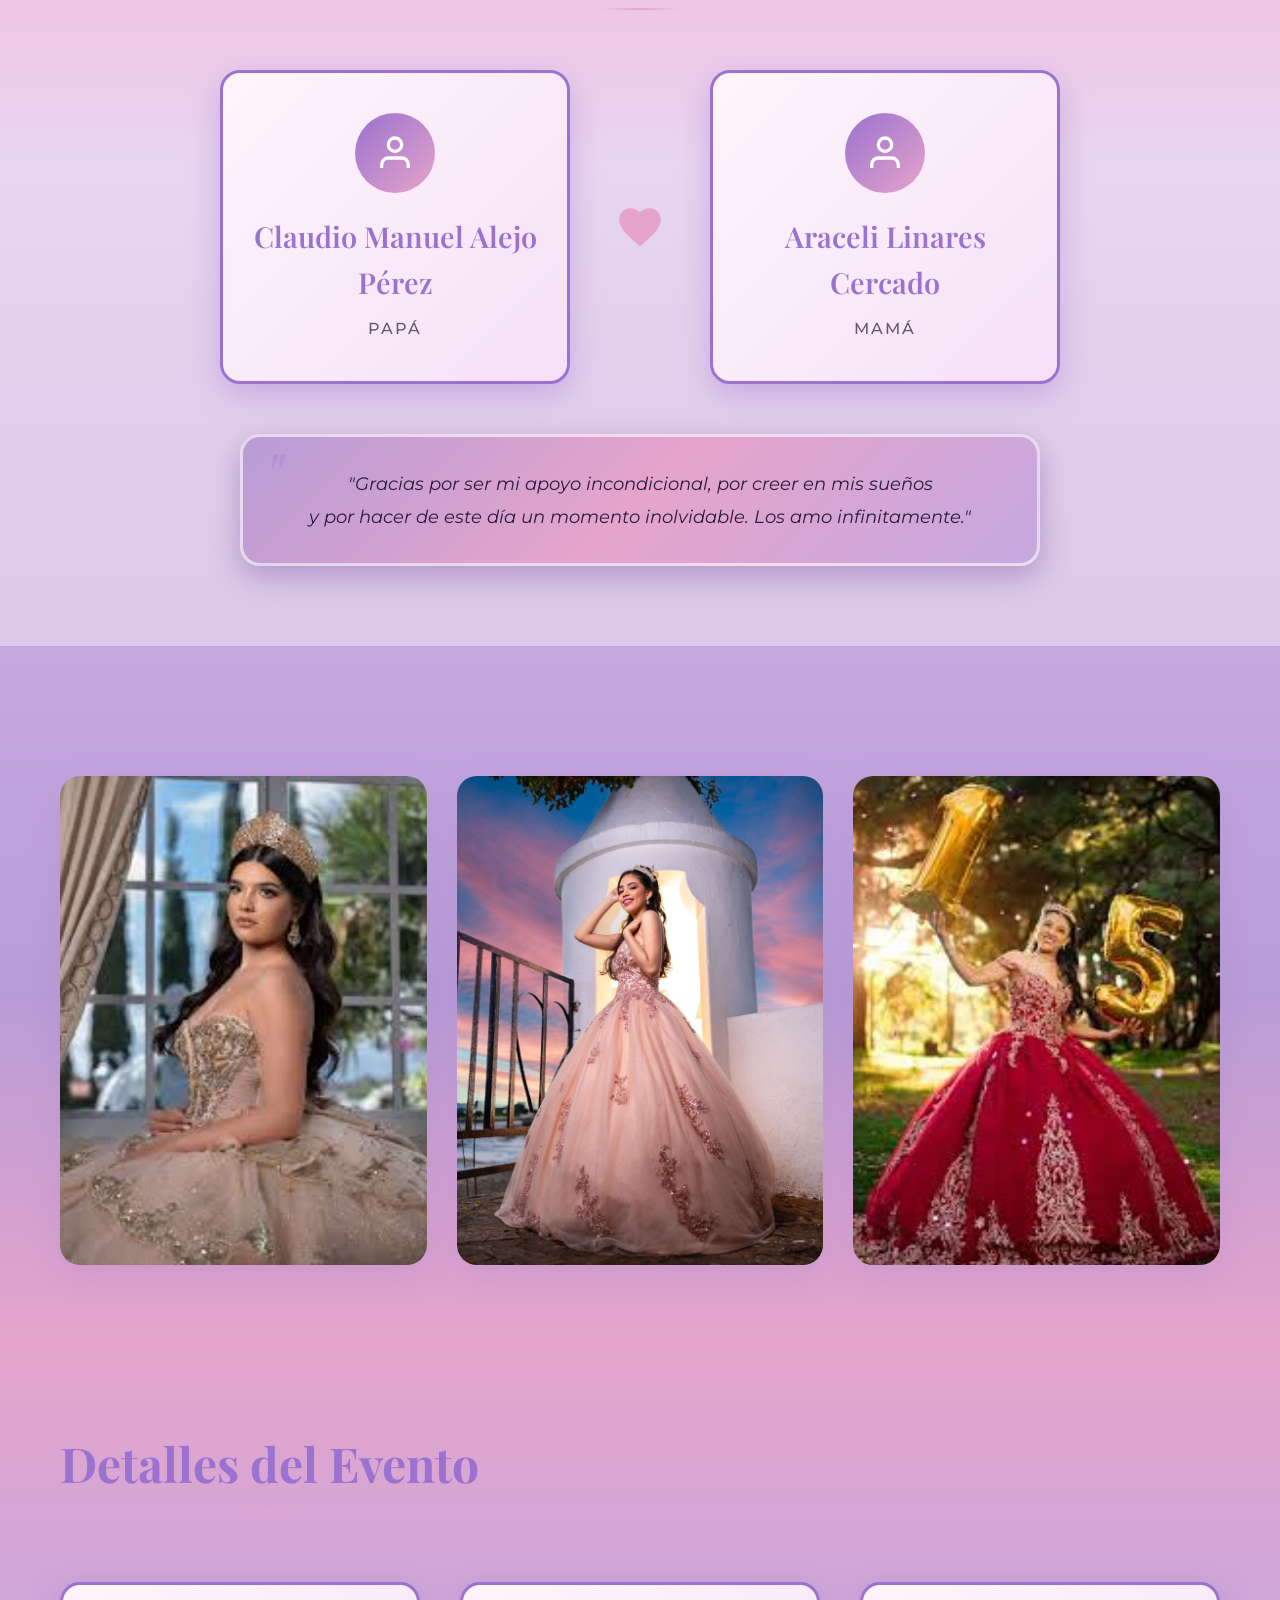
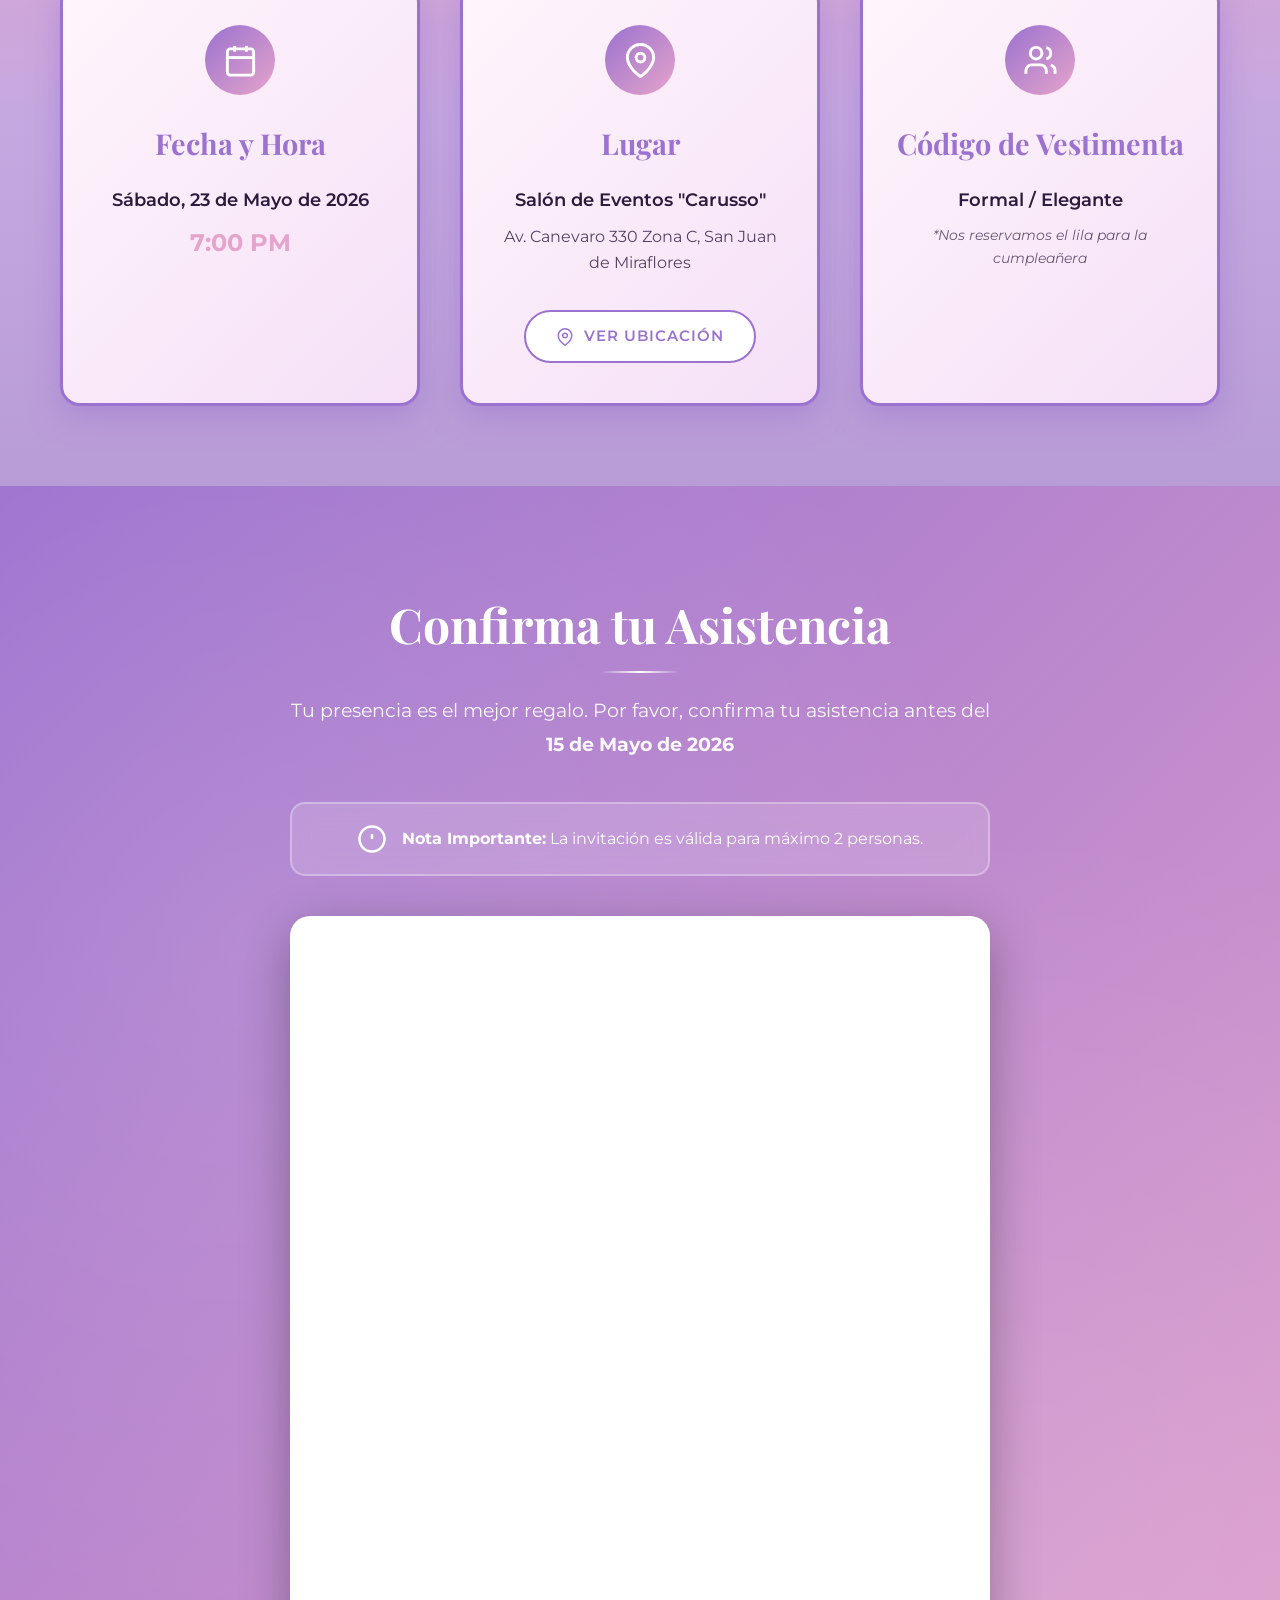
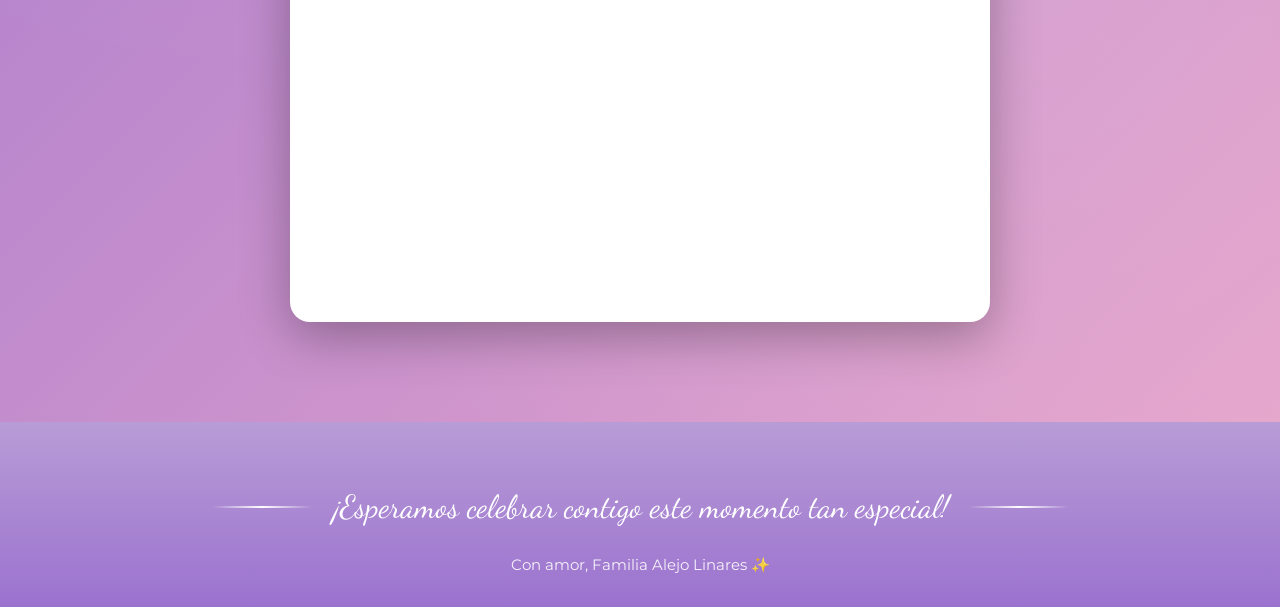
==== commit 0270011e: "Nombre del padre corregido" ====
--- a/index.html
+++ b/index.html
@@ -75,7 +75,7 @@
                             <circle cx="12" cy="7" r="4"></circle>
                         </svg>
                     </div>
-                    <h3 class="parent-name">Claudio Manuel Alejo Peréz</h3>
+                    <h3 class="parent-name">Claudio Manuel Alejo Pérez</h3>
                     <p class="parent-label">Papá</p>
                 </div>
                 <div class="parents-divider">
--- a/styles.css
+++ b/styles.css
@@ -21,6 +21,8 @@
 
 html {
     scroll-behavior: smooth;
+    overflow-x: hidden;
+    width: 100%;
 }
 
 body {
@@ -28,6 +30,7 @@
     color: var(--text-dark);
     background-color: var(--bg-white);
     overflow-x: hidden;
+    width: 100%;
     line-height: 1.6;
 }
 
@@ -41,13 +44,14 @@
 /* ===== Hero Section ===== */
 .hero {
     position: relative;
-    min-height: 100vh;
+    height: 100vh;
+    max-height: 100vh;
     display: flex;
     align-items: center;
     justify-content: center;
-    background: linear-gradient(135deg, var(--primary-purple) 0%, var(--primary-pink) 100%);
+    background: linear-gradient(180deg, var(--primary-purple) 0%, #c88db8 70%, #f5b8d9 100%);
     overflow: hidden;
-    z-index: 1;
+}
 }
 
 .hero::before {
@@ -252,11 +256,10 @@
 /* ===== Countdown Section ===== */
 .countdown-section {
     padding: 80px 20px 80px;
-    background: linear-gradient(180deg, #e8d5f0 0%, #f5b8d9 50%, #dcc8e8 100%);
+    background: #f5b8d9;
     text-align: center;
     position: relative;
-    z-index: 2;
-    overflow: hidden;
+    z-index: 10;
 }
 
 .countdown-section::before,
@@ -316,6 +319,7 @@
     margin-bottom: 20px;
     position: relative;
     display: inline-block;
+    z-index: 10;
 }
 
 .section-title::after {
@@ -376,67 +380,47 @@
 .countdown-message {
     font-family: 'Dancing Script', cursive;
     font-size: clamp(1.5rem, 3vw, 2rem);
-    color: var(--primary-purple);
+    color: #6b4896;
     margin-top: 30px;
+    font-weight: 600;
+    text-shadow: 0 2px 4px rgba(0, 0, 0, 0.1);
 }
 
 /* ===== Parents Section ===== */
 .parents-section {
     padding: 80px 20px;
-    background: linear-gradient(180deg, #f5b8d9 0%, #e8d5f0 50%, #c5a8e0 100%);
+    background: linear-gradient(180deg, #f5b8d9 0%, #e8d5f0 40%, #dcc8e8 100%);
     text-align: center;
     position: relative;
-    overflow: hidden;
-}
-
-.parents-section::before,
-.parents-section::after {
-    content: '';
-    position: absolute;
-    width: 250px;
-    height: 250px;
-    background-image: url('https://cdn-icons-png.freepik.com/256/14259/14259816.png?semt=ais_white_label');
-    background-size: contain;
-    background-repeat: no-repeat;
-    opacity: 0.5;
-}
-
-.parents-section::before {
-    top: 50%;
-    left: -70px;
-    transform: translateY(-50%) rotate(-20deg);
-}
-
-.parents-section::after {
-    top: 50%;
-    right: -70px;
-    transform: translateY(-50%) rotate(20deg) scaleX(-1);
-}
-
-/* Más decoraciones para padres */
-.parents-section .container::before,
-.parents-section .container::after {
-    content: '';
-    position: absolute;
-    width: 180px;
-    height: 180px;
-    background-image: url('https://cdn-icons-png.freepik.com/256/14259/14259816.png?semt=ais_white_label');
-    background-size: contain;
-    background-repeat: no-repeat;
-    opacity: 0.35;
-    z-index: 0;
-}
-
-.parents-section .container::before {
-    top: 10%;
-    left: -40px;
-    transform: rotate(-25deg);
-}
-
-.parents-section .container::after {
-    bottom: 10%;
-    right: -40px;
-    transform: rotate(25deg) scaleX(-1);
+    margin-top: 0;
+}
+
+/* Decoraciones de padres solo en desktop */
+@media (min-width: 1024px) {
+    .parents-section::before,
+    .parents-section::after {
+        content: '';
+        position: absolute;
+        width: 200px;
+        height: 200px;
+        background-image: url('https://cdn-icons-png.freepik.com/256/14259/14259816.png?semt=ais_white_label');
+        background-size: contain;
+        background-repeat: no-repeat;
+        opacity: 0.25;
+        z-index: 1;
+    }
+
+    .parents-section::before {
+        top: 50%;
+        left: -60px;
+        transform: translateY(-50%) rotate(-20deg);
+    }
+
+    .parents-section::after {
+        top: 50%;
+        right: -60px;
+        transform: translateY(-50%) rotate(20deg) scaleX(-1);
+    }
 }
 
 .parents-content {
@@ -449,6 +433,8 @@
     max-width: 900px;
     margin-left: auto;
     margin-right: auto;
+    position: relative;
+    z-index: 10;
 }
 
 .parent-card {
@@ -461,6 +447,8 @@
     min-width: 280px;
     flex: 1;
     max-width: 350px;
+    position: relative;
+    z-index: 10;
 }
 
 .parent-card:hover {
@@ -533,6 +521,7 @@
     position: relative;
     box-shadow: 0 10px 30px rgba(107, 72, 150, 0.4);
     border: 3px solid rgba(255, 255, 255, 0.6);
+    z-index: 10;
 }
 
 .parents-quote::before {
@@ -1282,21 +1271,6 @@
         left: -20px;
     }
     
-    .parents-section .container::before,
-    .parents-section .container::after {
-        width: 100px;
-        height: 100px;
-        opacity: 0.25;
-    }
-    
-    .parents-section .container::before {
-        left: -25px;
-    }
-    
-    .parents-section .container::after {
-        right: -25px;
-    }
-    
     .photo-gallery .container::before,
     .photo-gallery .container::after {
         width: 95px;
